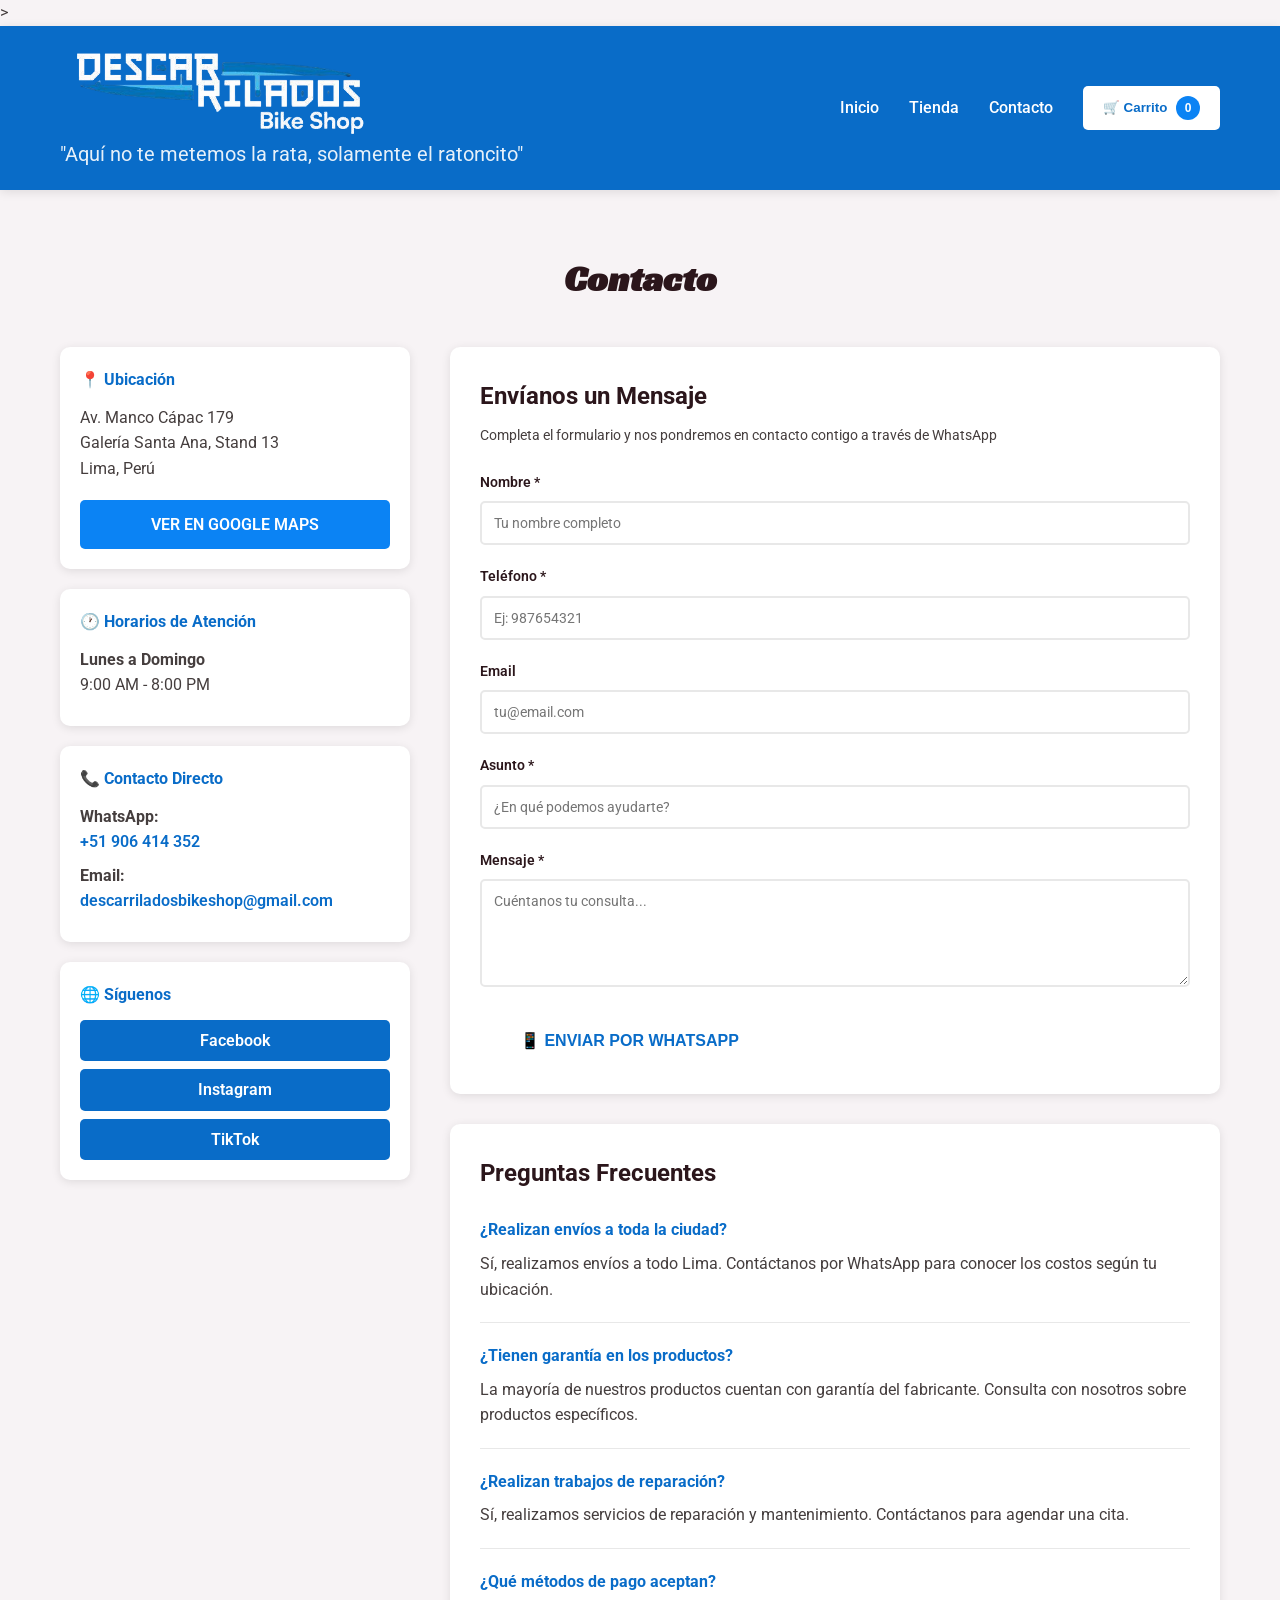
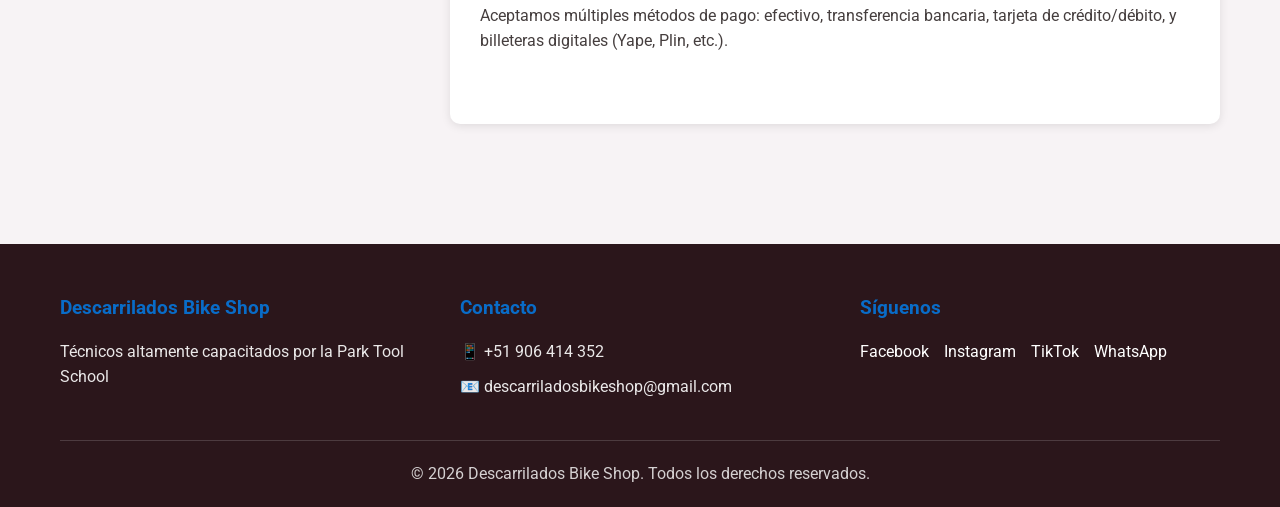
==== contacto.html @ 52f71835 "ícono pestaña" ====
<!DOCTYPE html>
<html lang="es">
<head>

<meta charset="UTF-8">
<meta name="viewport" content="width=device-width, initial-scale=1.0">

<title>Tienda - Descarrilados Bike Shop</title>

<!-- Favicon -->
<link rel="icon" type="image/png" sizes="32x32" href="images/favicon.png">

<link rel="stylesheet" href="css/style.css">

<link rel="preconnect" href="https://fonts.googleapis.com">
<link rel="preconnect" href="https://fonts.gstatic.com" crossorigin>

<link href="https://fonts.googleapis.com/css2?family=Roboto:wght@300;500;700&family=Racing+Sans+One&display=swap" rel="stylesheet">

</head>>
<body>
    <!-- HEADER -->
    <header class="header">
        <div class="container">
            <div class="header-content">
                <div class="logo">
                    <img src="images/Logo_descarrilado-removebg-preview.png" alt="Descarrilados Bike Shop Logo">
                    <p class="tagline">"Aquí no te metemos la rata, solamente el ratoncito"</p>
                </div>
                <nav class="nav">
                    <a href="index.html" class="nav-link">Inicio</a>
                    <a href="tienda.html" class="nav-link">Tienda</a>
                    <a href="contacto.html" class="nav-link">Contacto</a>
                    <button class="cart-btn" id="cartBtn">
                        🛒 Carrito <span class="cart-count" id="cartCount">0</span>
                    </button>
                </nav>
            </div>
        </div>
    </header>

    <!-- CONTACTO SECTION -->
    <section class="contact-section">
        <div class="container">
            <h1 class="section-title">Contacto</h1>
            
            <div class="contact-wrapper">
                <!-- INFORMACIÓN DE CONTACTO -->
                <aside class="contact-info">
                    <div class="info-box">
                        <h3>📍 Ubicación</h3>
                        <p>Av. Manco Cápac 179<br>Galería Santa Ana, Stand 13<br>Lima, Perú</p>
                        <a href="https://maps.app.goo.gl/DzNU2x8fq6qdDxEZA" target="_blank" class="btn btn-secondary">Ver en Google Maps</a>
                    </div>

                    <div class="info-box">
                        <h3>🕐 Horarios de Atención</h3>
                        <p>
                            <strong>Lunes a Domingo</strong><br>
                            9:00 AM - 8:00 PM
                        </p>
                    </div>

                    <div class="info-box">
                        <h3>📞 Contacto Directo</h3>
                        <p>
                            <strong>WhatsApp:</strong><br>
                            <a href="https://wa.me/51906414352" target="_blank" class="contact-link">+51 906 414 352</a>
                        </p>
                        <p>
                            <strong>Email:</strong><br>
                            <a href="mailto:descarriladosbikeshop@gmail.com" class="contact-link">descarriladosbikeshop@gmail.com</a>
                        </p>
                    </div>

                    <div class="info-box social-box">
                        <h3>🌐 Síguenos</h3>
                        <div class="social-links-contact">
                            <a href="https://facebook.com/profile.php?id=100092724133002" target="_blank" class="social-icon">Facebook</a>
                            <a href="https://instagram.com/descarriladosbikeshop" target="_blank" class="social-icon">Instagram</a>
                            <a href="https://tiktok.com/@descarrilados.bikeshop" target="_blank" class="social-icon">TikTok</a>
                        </div>
                    </div>
                </aside>

                <!-- FORMULARIO DE CONTACTO -->
                <main class="contact-form-container">
                    <div class="contact-form-box">
                        <h2>Envíanos un Mensaje</h2>
                        <p class="form-subtitle">Completa el formulario y nos pondremos en contacto contigo a través de WhatsApp</p>
                        
                        <form id="contactForm" onsubmit="sendContactMessage(event)">
                            <div class="form-group">
                                <label for="name">Nombre *</label>
                                <input type="text" id="name" name="name" required placeholder="Tu nombre completo">
                            </div>

                            <div class="form-group">
                                <label for="phone">Teléfono *</label>
                                <input type="tel" id="phone" name="phone" required placeholder="Ej: 987654321">
                            </div>

                            <div class="form-group">
                                <label for="email">Email</label>
                                <input type="email" id="email" name="email" placeholder="tu@email.com">
                            </div>

                            <div class="form-group">
                                <label for="subject">Asunto *</label>
                                <input type="text" id="subject" name="subject" required placeholder="¿En qué podemos ayudarte?">
                            </div>

                            <div class="form-group">
                                <label for="message">Mensaje *</label>
                                <textarea id="message" name="message" required placeholder="Cuéntanos tu consulta..." rows="5"></textarea>
                            </div>

                            <button type="submit" class="btn btn-primary btn-submit">
                                📱 Enviar por WhatsApp
                            </button>
                        </form>
                    </div>

                    <!-- PREGUNTAS FRECUENTES -->
                    <div class="faq-box">
                        <h2>Preguntas Frecuentes</h2>
                        
                        <div class="faq-item">
                            <h4>¿Realizan envíos a toda la ciudad?</h4>
                            <p>Sí, realizamos envíos a todo Lima. Contáctanos por WhatsApp para conocer los costos según tu ubicación.</p>
                        </div>

                        <div class="faq-item">
                            <h4>¿Tienen garantía en los productos?</h4>
                            <p>La mayoría de nuestros productos cuentan con garantía del fabricante. Consulta con nosotros sobre productos específicos.</p>
                        </div>

                        <div class="faq-item">
                            <h4>¿Realizan trabajos de reparación?</h4>
                            <p>Sí, realizamos servicios de reparación y mantenimiento. Contáctanos para agendar una cita.</p>
                        </div>

                        <div class="faq-item">
                            <h4>¿Qué métodos de pago aceptan?</h4>
                            <p>Aceptamos múltiples métodos de pago: efectivo, transferencia bancaria, tarjeta de crédito/débito, y billeteras digitales (Yape, Plin, etc.).</p>
                        </div>
                    </div>
                </main>
            </div>
        </div>
    </section>

    <!-- CARRITO MODAL -->
    <div class="modal" id="cartModal">
        <div class="modal-content">
            <button class="modal-close" id="closeCart">&times;</button>
            <h2>Tu Carrito</h2>
            <div class="cart-items" id="cartItems">
                <p class="empty-cart">Tu carrito está vacío</p>
            </div>
            <div class="cart-total">
                <h3>Total: S/ <span id="totalPrice">0.00</span></h3>
            </div>
            <a href="https://wa.me/51906414352?text=Hola%2C%20me%20gustar%C3%ADa%20comprar%20los%20siguientes%20productos%3A" 
            class="btn btn-primary btn-full">
                🟢 Comprar por WhatsApp
            </a>
        </div>
    </div>

    <!-- FOOTER -->
    <footer class="footer">
        <div class="container">
            <div class="footer-content">
                <div class="footer-section">
                    <h3>Descarrilados Bike Shop</h3>
                    <p>Técnicos altamente capacitados por la Park Tool School</p>
                </div>
                <div class="footer-section">
                    <h3>Contacto</h3>
                    <p>📱 +51 906 414 352</p>
                    <p>📧 descarriladosbikeshop@gmail.com</p>
                </div>
                <div class="footer-section">
                    <h3>Síguenos</h3>
                    <div class="social-links">
                        <a href="https://facebook.com/profile.php?id=100092724133002" target="_blank">Facebook</a>
                        <a href="https://instagram.com/descarriladosbikeshop" target="_blank">Instagram</a>
                        <a href="https://tiktok.com/@descarrilados.bikeshop" target="_blank">TikTok</a>
                        <a href="https://wa.me/51906414352" target="_blank">WhatsApp</a>
                    </div>
                </div>
            </div>
            <div class="footer-bottom">
                <p>&copy; 2026 Descarrilados Bike Shop. Todos los derechos reservados.</p>
            </div>
        </div>
    </footer>

    <script src="js/script.js"></script>
    <script src="js/contacto.js"></script>
</body>
</html>
---- css/style.css ----
* {
    margin: 0;
    padding: 0;
    box-sizing: border-box;
}

:root {
    --primary-color: #096CC8;
    --secondary-color: #0B83F4;
    --dark-color: #2B161B;
    --gray-color: #453E3E;
    --light-gray: #F7F3F5;
    --white: #FFFFFF;
    --transition: all 0.3s ease;
}

body {
    font-family: 'Roboto', sans-serif;
    line-height: 1.6;
    color: var(--gray-color);
    background-color: var(--light-gray);
    animation: pageEnter 0.7s cubic-bezier(0.25, 0.46, 0.45, 0.94);
}

@keyframes pageEnter {
    from {
        opacity: 0;
        transform: translateY(20px);
    }
    to {
        opacity: 1;
        transform: translateY(0);
    }
}

@keyframes pageExit {
    from {
        opacity: 1;
        transform: translateX(0);
    }
    to {
        opacity: 0;
        transform: translateX(-100px);
    }
}

.container {
    max-width: 1200px;
    margin: 0 auto;
    padding: 0 20px;
}

/* HEADER */
.header {
    background-color: var(--primary-color);
    color: var(--white);
    padding: 20px 0;
    position: sticky;
    top: 0;
    z-index: 100;
    box-shadow: 0 2px 10px rgba(0, 0, 0, 0.1);
}

.header-content {
    display: flex;
    justify-content: space-between;
    align-items: center;
}

.logo h1 {
    font-size: 28px;
    font-family: 'Racing Sans One', display;
    margin: 0;
}

.logo img {
    max-height: 90px;
    width: auto;
    display: block;
}

.tagline {
    font-size: 20px;
    margin-top: 2px;
    opacity: 0.9;
}

.nav {
    display: flex;
    gap: 30px;
    align-items: center;
}

.nav-link {
    color: var(--white);
    text-decoration: none;
    font-weight: 500;
    transition: var(--transition);
}

.nav-link:hover {
    opacity: 0.8;
}

.cart-btn {
    background-color: var(--white);
    color: var(--primary-color);
    border: none;
    padding: 10px 20px;
    border-radius: 5px;
    cursor: pointer;
    font-weight: 600;
    position: relative;
    transition: var(--transition);
}

.cart-btn:hover {
    transform: scale(1.05);
}

.cart-count {
    background-color: var(--secondary-color);
    color: white;
    border-radius: 50%;
    width: 24px;
    height: 24px;
    display: inline-flex;
    align-items: center;
    justify-content: center;
    font-size: 12px;
    margin-left: 5px;
}

/* HERO SECTION */
.hero {
    background: url('../images/Fondo descarrilado.jpg') center/100% 100% no-repeat;
    color: var(--white);
    padding: 0;
    text-align: center;
    margin-top: 0;
    min-height: 70vh;
}

.hero-button {
    padding: 60px 20px;
    text-align: center;
    background: linear-gradient(180deg, var(--light-gray), var(--white));
}

.hero-content h2 {
    font-size: 48px;
    font-family: 'Racing Sans One', display;
    font-style: normal;
    font-weight: normal;
    margin-bottom: 15px;
}


/* BOTONES */
.btn {
    display: inline-block;
    padding: 12px 30px;
    border-radius: 5px;
    text-decoration: none;
    font-weight: 600;
    text-transform: uppercase;
    transition: var(--transition);
    border: none;
    cursor: pointer;
    text-align: center;
}

.btn-primary {
    background-color: var(--white);
    color: var(--primary-color);
}

.btn-primary:hover {
    background-color: var(--light-gray);
    transform: translateY(-2px);
}

.btn-full {
    width: 100%;
    display: block;
    padding: 18px 30px !important;
    font-size: 16px !important;
    font-weight: 700 !important;
    text-transform: uppercase !important;
    letter-spacing: 1px !important;
    border-radius: 12px !important;
    background: linear-gradient(135deg, #25D366, #20ba5a) !important;
    color: var(--white) !important;
    box-shadow: 0 10px 30px rgba(37, 211, 102, 0.3) !important;
    transition: all 0.4s cubic-bezier(0.25, 0.46, 0.45, 0.94) !important;
    position: relative;
    overflow: hidden;
    text-align: center;
    cursor: pointer;
    border: none;
}

.btn-full::before {
    content: '';
    position: absolute;
    top: 0;
    left: -100%;
    width: 100%;
    height: 100%;
    background: rgba(255, 255, 255, 0.3);
    transition: left 0.5s ease;
}

.btn-full:hover {
    transform: translateY(-3px) !important;
    box-shadow: 0 15px 40px rgba(37, 211, 102, 0.4) !important;
}

.btn-full:hover::before {
    left: 100%;
}

.btn-hero {
    background: linear-gradient(135deg, var(--primary-color), var(--secondary-color));
    color: var(--white);
    padding: 20px 60px;
    font-size: 18px;
    font-weight: 700;
    text-transform: uppercase;
    letter-spacing: 1px;
    border: none;
    border-radius: 50px;
    cursor: pointer;
    box-shadow: 0 10px 30px rgba(9, 108, 200, 0.3);
    text-decoration: none;
    transition: all 0.4s cubic-bezier(0.25, 0.46, 0.45, 0.94);
    position: relative;
    overflow: hidden;
    display: inline-block;
}

.btn-hero:before {
    content: '';
    position: absolute;
    top: 0;
    left: -100%;
    width: 100%;
    height: 100%;
    background: rgba(255, 255, 255, 0.2);
    transition: left 0.5s ease;
}

.btn-hero:hover {
    transform: translateY(-5px);
    box-shadow: 0 20px 40px rgba(9, 108, 200, 0.5);
}

.btn-hero:hover:before {
    left: 100%;
}

.btn-hero:active {
    transform: translateY(-2px);
    box-shadow: 0 15px 35px rgba(9, 108, 200, 0.4);
}

.btn-hero:hover {
    background-color: var(--light-gray);
    transform: translateY(-3px);
}

/* SHOP SECTION */
.shop {
    padding: 60px 20px;
}

.section-title {
    text-align: center;
    font-size: 36px;
    font-family: 'Racing Sans One', display;
    color: var(--dark-color);
    margin-bottom: 40px;
}

.filters {
    display: flex;
    justify-content: center;
    gap: 10px;
    margin-bottom: 40px;
    flex-wrap: wrap;
}

.filter-btn {
    padding: 10px 20px;
    border: 2px solid var(--primary-color);
    background-color: transparent;
    color: var(--primary-color);
    border-radius: 25px;
    cursor: pointer;
    font-weight: 600;
    transition: var(--transition);
}

.filter-btn.active,
.filter-btn:hover {
    background-color: var(--primary-color);
    color: var(--white);
}

/* SHOP LAYOUT */
.shop-wrapper {
    display: grid;
    grid-template-columns: 250px 1fr;
    gap: 30px;
}

.shop-sidebar {
    display: flex;
    flex-direction: column;
    gap: 20px;
}

.search-box {
    background-color: var(--white);
    padding: 15px;
    border-radius: 10px;
    box-shadow: 0 2px 10px rgba(0, 0, 0, 0.1);
    display: flex;
    flex-direction: column;
    gap: 10px;
}

.search-input {
    width: 100%;
    padding: 10px;
    border: 2px solid var(--primary-color);
    border-radius: 5px;
    font-size: 14px;
    font-family: 'Roboto', sans-serif;
}

.search-input:focus {
    outline: none;
    border-color: var(--secondary-color);
    box-shadow: 0 0 5px rgba(11, 131, 244, 0.3);
}

.search-btn {
    padding: 10px;
    background-color: var(--primary-color);
    color: var(--white);
    border: none;
    border-radius: 5px;
    cursor: pointer;
    font-weight: 600;
    transition: var(--transition);
}

.search-btn:hover {
    background-color: var(--secondary-color);
}

.categories-box {
    background-color: var(--white);
    padding: 15px;
    border-radius: 10px;
    box-shadow: 0 2px 10px rgba(0, 0, 0, 0.1);
}

.categories-box h3 {
    color: var(--dark-color);
    margin-bottom: 15px;
    font-size: 16px;
}

.categories-list {
    display: flex;
    flex-direction: column;
    gap: 10px;
}

.category-item {
    display: flex;
    align-items: center;
    gap: 8px;
    cursor: pointer;
    color: var(--gray-color);
    transition: var(--transition);
    padding: 8px;
    border-radius: 5px;
}

.category-item:hover {
    background-color: var(--light-gray);
    color: var(--primary-color);
}

.category-item input[type="radio"] {
    cursor: pointer;
    accent-color: var(--primary-color);
}

.shop-content {
    min-height: 400px;
}

.products-grid {
    display: grid;
    grid-template-columns: repeat(auto-fill, minmax(250px, 1fr));
    gap: 24px;
}

.product-card {
    background-color: var(--white);
    border-radius: 14px;
    overflow: hidden;
    box-shadow: 0 10px 24px rgba(20, 27, 46, 0.08);
    transition: transform 0.25s ease, box-shadow 0.25s ease;
    display: flex;
    flex-direction: column;
    border: 1px solid rgba(9, 108, 200, 0.08);
}

.product-card:hover {
    transform: translateY(-6px);
    box-shadow: 0 16px 32px rgba(20, 27, 46, 0.15);
}

.product-image {
    width: 100%;
    height: 210px;
    background: linear-gradient(135deg, #ecf3fb, #f8fbff);
    display: flex;
    align-items: center;
    justify-content: center;
    overflow: hidden;
}

.product-image img {
    width: 100%;
    height: 100%;
    object-fit: cover;
}

.product-info {
    padding: 18px;
    flex-grow: 1;
    display: flex;
    flex-direction: column;
}

.product-category {
    color: var(--primary-color);
    font-size: 12px;
    text-transform: uppercase;
    margin-bottom: 5px;
}

.product-name {
    font-size: 16px;
    font-weight: 600;
    color: var(--dark-color);
    margin-bottom: 10px;
}

.product-price {
    font-size: 22px;
    font-weight: 700;
    color: var(--primary-color);
    margin-bottom: 15px;
}

.product-description {
    font-size: 13px;
    color: var(--gray-color);
    margin-bottom: 15px;
    flex-grow: 1;
}

.product-actions {
    display: flex;
    gap: 10px;
}

.btn-add-cart {
    flex: 1;
    padding: 10px;
    background: linear-gradient(135deg, var(--primary-color), var(--secondary-color));
    color: var(--white);
    border: none;
    border-radius: 8px;
    cursor: pointer;
    font-weight: 600;
    transition: var(--transition);
}

.btn-add-cart:hover {
    filter: brightness(1.05);
}

.btn-whatsapp {
    flex: 1;
    padding: 10px;
    background-color: #25D366;
    color: var(--white);
    border: none;
    border-radius: 8px;
    cursor: pointer;
    font-weight: 600;
    text-decoration: none;
    display: flex;
    align-items: center;
    justify-content: center;
    transition: var(--transition);
}

.btn-whatsapp:hover {
    background-color: #20ba5a;
}

/* MODAL/CARRITO */
.modal {
    display: none;
    position: fixed;
    top: 0;
    left: 0;
    width: 100%;
    height: 100%;
    background-color: rgba(0, 0, 0, 0.7);
    z-index: 200;
    backdrop-filter: blur(5px);
    animation: backdropEnter 0.3s ease;
}

@keyframes backdropEnter {
    from {
        opacity: 0;
    }
    to {
        opacity: 1;
    }
}

.modal.active {
    display: flex;
    align-items: center;
    justify-content: center;
}

.modal-content {
    background: linear-gradient(135deg, var(--white) 0%, #F5F7FA 100%);
    padding: 40px;
    border-radius: 20px;
    width: 90%;
    max-width: 620px;
    max-height: 80vh;
    overflow-y: auto;
    position: relative;
    box-shadow: 0 25px 80px rgba(0, 0, 0, 0.3), 
                0 0 1px rgba(0, 0, 0, 0.1);
    animation: modalEnter 0.4s cubic-bezier(0.25, 0.46, 0.45, 0.94);
    border: 1px solid rgba(255, 255, 255, 0.8);
}

@keyframes modalEnter {
    from {
        opacity: 0;
        transform: scale(0.9) translateY(20px);
    }
    to {
        opacity: 1;
        transform: scale(1) translateY(0);
    }
}

.modal-close {
    position: absolute;
    top: 20px;
    right: 20px;
    background: rgba(9, 108, 200, 0.1);
    border: none;
    font-size: 28px;
    cursor: pointer;
    color: var(--primary-color);
    width: 40px;
    height: 40px;
    border-radius: 50%;
    display: flex;
    align-items: center;
    justify-content: center;
    transition: all 0.3s ease;
}

.modal-close:hover {
    background: var(--primary-color);
    color: var(--white);
    transform: rotate(90deg);
}

.modal-content h2 {
    color: var(--dark-color);
    margin-bottom: 25px;
    font-size: 28px;
    font-weight: 700;
    text-align: center;
    text-transform: uppercase;
    letter-spacing: 1px;
}

.cart-items {
    margin-bottom: 25px;
    max-height: 400px;
    overflow-y: auto;
    padding-right: 10px;
}

.cart-items::-webkit-scrollbar {
    width: 6px;
}

.cart-items::-webkit-scrollbar-track {
    background: transparent;
}

.cart-items::-webkit-scrollbar-thumb {
    background: var(--primary-color);
    border-radius: 3px;
}

.cart-item {
    background: linear-gradient(135deg, var(--white) 0%, #F9FBFC 100%);
    padding: 14px;
    border-radius: 12px;
    margin-bottom: 12px;
    display: flex;
    justify-content: flex-start;
    align-items: center;
    border: 1px solid rgba(9, 108, 200, 0.15);
    box-shadow: 0 4px 15px rgba(0, 0, 0, 0.05);
    transition: all 0.3s ease;
}

.cart-item:hover {
    transform: translateX(3px);
    box-shadow: 0 6px 20px rgba(9, 108, 200, 0.15);
    border-color: rgba(9, 108, 200, 0.3);
}

.cart-item-image {
    width: 64px;
    height: 64px;
    border-radius: 10px;
    object-fit: cover;
    border: 1px solid rgba(9, 108, 200, 0.2);
    flex-shrink: 0;
}

.cart-item-info h4 {
    color: var(--dark-color);
    margin-bottom: 8px;
    font-weight: 600;
    font-size: 15px;
}

.cart-item-info {
    flex: 1;
    min-width: 0;
    margin-left: 12px;
}

.cart-item-controls {
    display: flex;
    align-items: center;
    gap: 10px;
}

.cart-item-info input {
    width: 50px;
    padding: 6px;
    border: 1px solid rgba(9, 108, 200, 0.2);
    border-radius: 6px;
    text-align: center;
    font-size: 13px;
}

.cart-item-price {
    color: var(--primary-color);
    font-weight: 700;
    font-size: 16px;
    margin-left: 0;
}

.cart-item-remove {
    background: #eef5fd;
    border: none;
    color: #2056a3;
    cursor: pointer;
    font-size: 18px;
    width: 32px;
    height: 32px;
    border-radius: 50%;
    margin-left: 15px;
    transition: all 0.3s ease;
}

.cart-item-remove:hover {
    transform: scale(1.08);
    color: #ff4444;
    background: #fdeff1;
}

.empty-cart {
    text-align: center;
    color: var(--gray-color);
    padding: 40px 20px;
    font-size: 16px;
}

.cart-total {
    background: linear-gradient(135deg, var(--primary-color), var(--secondary-color));
    padding: 25px;
    border-radius: 15px;
    text-align: center;
    margin-bottom: 25px;
    box-shadow: 0 10px 30px rgba(9, 108, 200, 0.25);
    position: relative;
    overflow: hidden;
}

.cart-total::before {
    content: '';
    position: absolute;
    top: -50%;
    right: -50%;
    width: 200%;
    height: 200%;
    background: radial-gradient(circle, rgba(255, 255, 255, 0.2), transparent);
    animation: shine 3s infinite;
}

@keyframes shine {
    0% {
        transform: translate(-100%, -100%);
    }
    100% {
        transform: translate(100%, 100%);
    }
}

.cart-total h3 {
    color: var(--white);
    font-size: 28px;
    font-weight: 700;
    margin: 0;
    position: relative;
    z-index: 1;
    text-shadow: 0 2px 4px rgba(0, 0, 0, 0.2);
}

.no-results {
    grid-column: 1 / -1;
    text-align: center;
    color: var(--gray-color);
    padding: 36px 20px;
    background: #fff;
    border-radius: 10px;
    border: 1px dashed rgba(9, 108, 200, 0.35);
}

.cart-notification {
    position: fixed;
    top: 95px;
    right: 20px;
    background: #25D366;
    color: #fff;
    padding: 12px 16px;
    border-radius: 9px;
    z-index: 300;
    box-shadow: 0 10px 24px rgba(37, 211, 102, 0.24);
    opacity: 0;
    transform: translateY(-6px);
    transition: opacity 0.2s ease, transform 0.2s ease;
}

.cart-notification.is-visible {
    opacity: 1;
    transform: translateY(0);
}

/* FOOTER */
.footer {
    background-color: var(--dark-color);
    color: var(--white);
    padding: 50px 20px 20px;
    margin-top: 60px;
}

.footer-content {
    display: grid;
    grid-template-columns: repeat(auto-fit, minmax(250px, 1fr));
    gap: 40px;
    margin-bottom: 30px;
}

.footer-section h3 {
    color: var(--primary-color);
    margin-bottom: 15px;
}

.footer-section p {
    margin-bottom: 10px;
    opacity: 0.9;
}

.footer-section p.certified {
    font-size: 12px;
    font-style: italic;
    opacity: 0.8;
    margin-top: 8px;
    color: var(--primary-color);
}

.social-links {
    display: flex;
    gap: 15px;
}

.social-links a {
    color: var(--white);
    text-decoration: none;
    transition: var(--transition);
}

.social-links a:hover {
    color: var(--primary-color);
}

.footer-bottom {
    border-top: 1px solid rgba(255, 255, 255, 0.2);
    padding-top: 20px;
    text-align: center;
    opacity: 0.8;
}

/* CONTACT SECTION */
.contact-section {
    padding: 60px 20px;
    background-color: var(--light-gray);
}

.contact-wrapper {
    display: grid;
    grid-template-columns: 350px 1fr;
    gap: 40px;
    margin-top: 40px;
}

.contact-info {
    display: flex;
    flex-direction: column;
    gap: 20px;
}

.info-box {
    background-color: var(--white);
    padding: 20px;
    border-radius: 10px;
    box-shadow: 0 2px 10px rgba(0, 0, 0, 0.1);
}

.info-box h3 {
    color: var(--primary-color);
    margin-bottom: 12px;
    font-size: 16px;
}

.info-box p {
    color: var(--gray-color);
    margin-bottom: 8px;
    line-height: 1.6;
}

.contact-link {
    color: var(--primary-color);
    text-decoration: none;
    font-weight: 600;
    transition: var(--transition);
}

.contact-link:hover {
    color: var(--secondary-color);
    text-decoration: underline;
}

.social-links-contact {
    display: flex;
    flex-direction: column;
    gap: 8px;
}

.social-icon {
    display: inline-block;
    padding: 8px 15px;
    background-color: var(--primary-color);
    color: var(--white);
    text-decoration: none;
    border-radius: 5px;
    font-weight: 600;
    text-align: center;
    transition: var(--transition);
}

.social-icon:hover {
    background-color: var(--secondary-color);
    transform: translateX(5px);
}

.btn-secondary {
    background-color: var(--secondary-color);
    color: var(--white);
    margin-top: 10px;
    display: inline-block;
    width: 100%;
    text-align: center;
}

.btn-secondary:hover {
    background-color: var(--primary-color);
}

.contact-form-container {
    display: flex;
    flex-direction: column;
    gap: 30px;
}

.contact-form-box {
    background-color: var(--white);
    padding: 30px;
    border-radius: 10px;
    box-shadow: 0 2px 10px rgba(0, 0, 0, 0.1);
}

.contact-form-box h2 {
    color: var(--dark-color);
    margin-bottom: 8px;
    font-size: 24px;
}

.form-subtitle {
    color: var(--gray-color);
    margin-bottom: 25px;
    font-size: 14px;
}

.form-group {
    margin-bottom: 20px;
    display: flex;
    flex-direction: column;
}

.form-group label {
    color: var(--dark-color);
    font-weight: 600;
    margin-bottom: 8px;
    font-size: 14px;
}

.form-group input,
.form-group textarea {
    padding: 12px;
    border: 2px solid #E8E8E8;
    border-radius: 5px;
    font-family: 'Roboto', sans-serif;
    font-size: 14px;
    color: var(--gray-color);
    transition: var(--transition);
}

.form-group input:focus,
.form-group textarea:focus {
    outline: none;
    border-color: var(--primary-color);
    box-shadow: 0 0 5px rgba(9, 108, 200, 0.2);
}

.btn-submit {
    align-self: flex-start;
    padding: 14px 40px;
    font-size: 16px;
    margin-top: 10px;
}

.faq-box {
    background-color: var(--white);
    padding: 30px;
    border-radius: 10px;
    box-shadow: 0 2px 10px rgba(0, 0, 0, 0.1);
}

.faq-box h2 {
    color: var(--dark-color);
    margin-bottom: 25px;
    font-size: 24px;
}

.faq-item {
    margin-bottom: 20px;
    padding-bottom: 20px;
    border-bottom: 1px solid #E8E8E8;
}

.faq-item:last-child {
    border-bottom: none;
}

.faq-item h4 {
    color: var(--primary-color);
    margin-bottom: 8px;
    font-size: 16px;
}

.faq-item p {
    color: var(--gray-color);
    line-height: 1.6;
}

/* RESPONSIVE */
@media (max-width: 768px) {
    .header-content {
        flex-direction: column;
        gap: 15px;
    }

    .header {
        padding: 12px 0;
    }

    .logo h1 {
        font-size: 24px;
    }

    .tagline {
        font-size: 16px;
    }

    .hero {
    min-height: 45vh;
    background-size: contain;
    background-position: center top;
    }
    
    .nav {
        width: 100%;
        justify-content: center;
        gap: 15px;
        flex-wrap: wrap;
    }

    .hero-content h2 {
        font-size: 32px;
    }

    .shop-wrapper {
        grid-template-columns: 1fr;
    }

    .shop-sidebar {
        order: 0;
    }

    .shop-content {
        order: 1;
    }

    .contact-wrapper {
        grid-template-columns: 1fr;
    }

    .products-grid {
        grid-template-columns: repeat(auto-fill, minmax(200px, 1fr));
        gap: 20px;
    }

    .product-actions {
        flex-direction: column;
    }

    .modal-content {
        width: 95%;
    }
}

@media (max-width: 480px) {
    .logo h1 {
        font-size: 20px;
    }

    .header {
        padding: 10px 0;
    }

    .tagline {
        font-size: 14px;
    }

    .nav-link {
        font-size: 12px;
    }

    .hero-content h2 {
        font-size: 24px;
    }

    .shop-wrapper {
        grid-template-columns: 1fr;
    }

    .section-title {
        font-size: 24px;
    }

    .products-grid {
        grid-template-columns: 1fr;
    }
}



/* ===== PREVIEW PRODUCTO ===== */

.product-preview{
position:fixed;
top:0;
left:0;
width:100%;
height:100%;
background:rgba(0,0,0,0.65);
display:none;
align-items:center;
justify-content:center;
z-index:9999;
backdrop-filter: blur(6px);
}

.product-preview.active{
display:flex;
animation:fadeIn .25s ease;
}

@keyframes fadeIn{
from{opacity:0}
to{opacity:1}
}

.preview-box{
background:white;
padding:35px;
border-radius:14px;
max-width:520px;
width:92%;
text-align:center;
position:relative;
animation:scaleIn .25s ease;
}

@keyframes scaleIn{
from{
transform:scale(.9);
opacity:.6;
}
to{
transform:scale(1);
opacity:1;
}
}

.preview-box img{
width:100%;
max-height:320px;
object-fit:contain;
margin-bottom:15px;
}

.preview-price{
font-size:24px;
font-weight:700;
color:#0b83f4;
margin:10px 0;
}

.preview-description{
color:#444;
margin-bottom:20px;
}

.preview-actions{
display:flex;
gap:12px;
justify-content:center;
flex-wrap:wrap;
}

.btn-add-cart-preview{
background:#0b83f4;
color:white;
border:none;
padding:12px 18px;
border-radius:8px;
cursor:pointer;
font-weight:600;
}

.btn-whatsapp-preview{
background:#25D366;
color:white;
padding:12px 18px;
border-radius:8px;
text-decoration:none;
font-weight:600;
}

.preview-close{
position:absolute;
top:12px;
right:16px;
font-size:28px;
cursor:pointer;
}

.price-filter{
margin-top:20px;
}

.price-filter select{
width:100%;
padding:10px;
border-radius:6px;
border:1px solid #ddd;
}
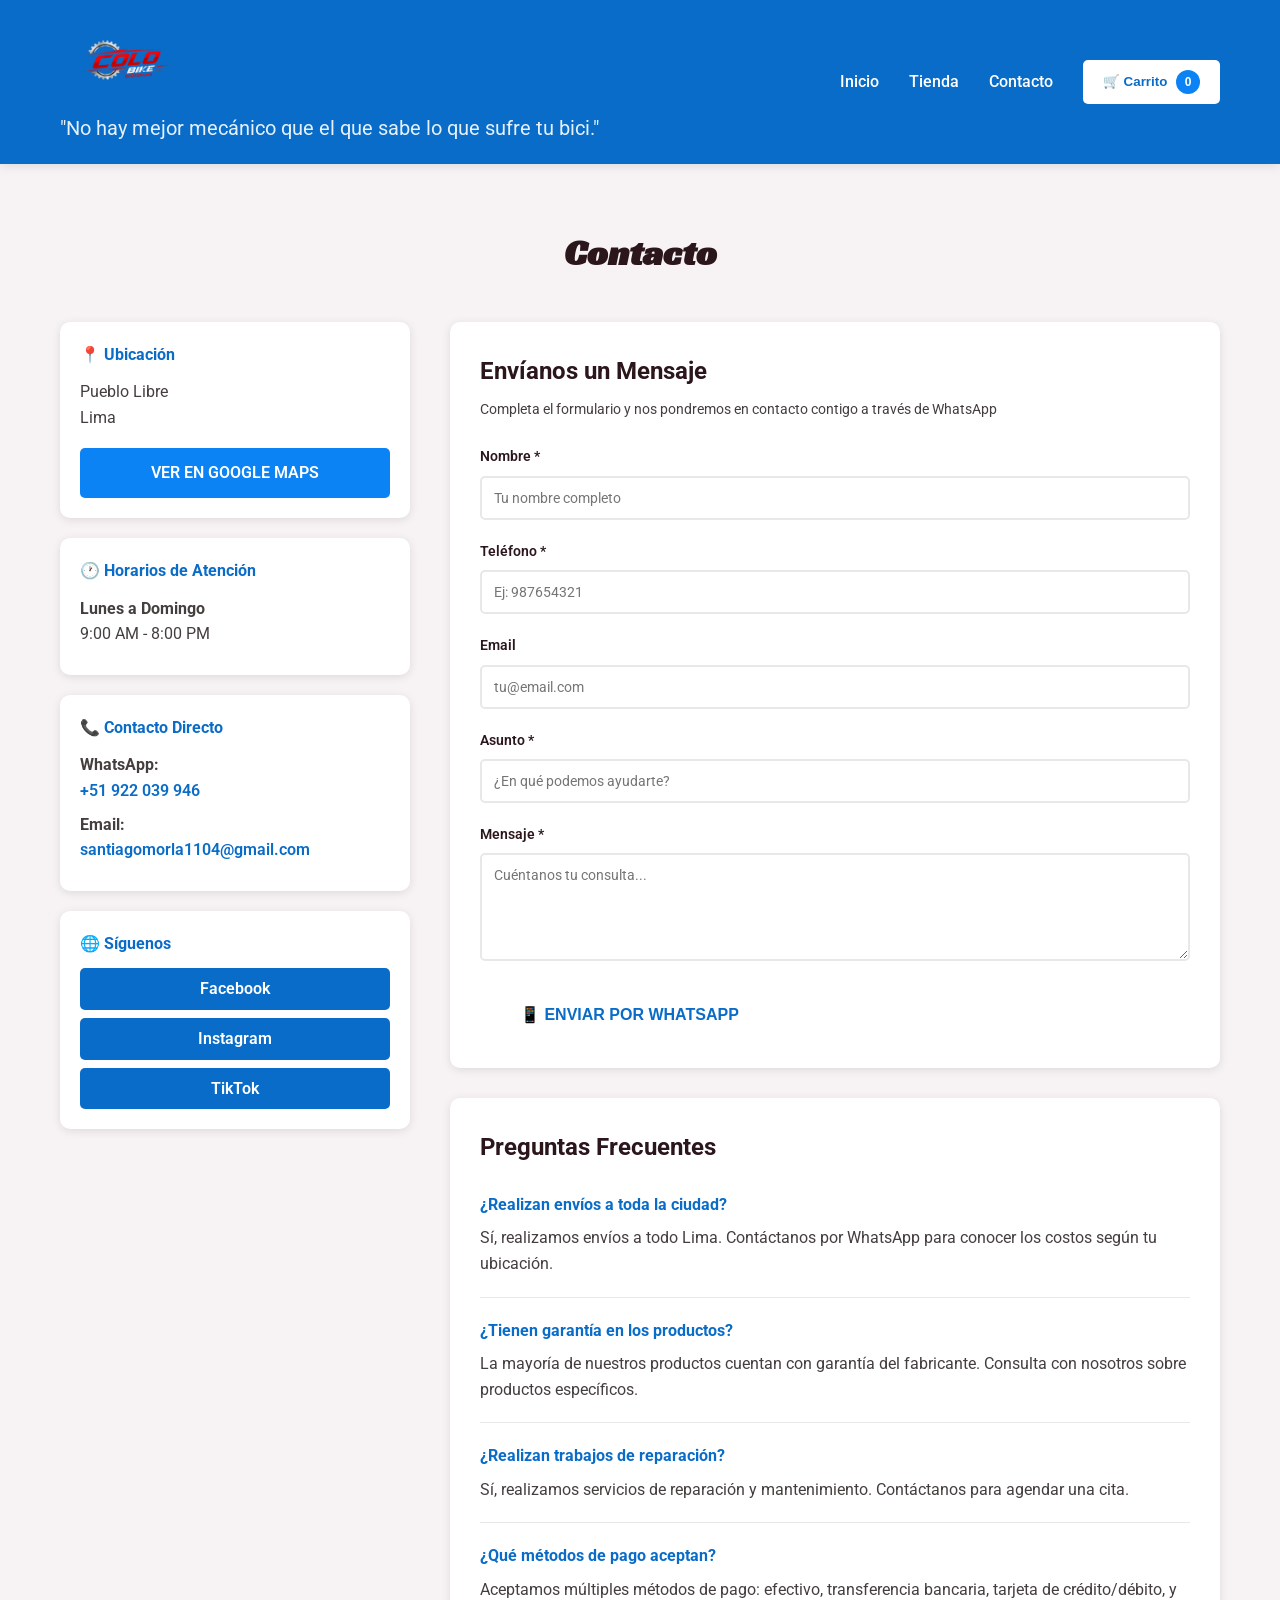
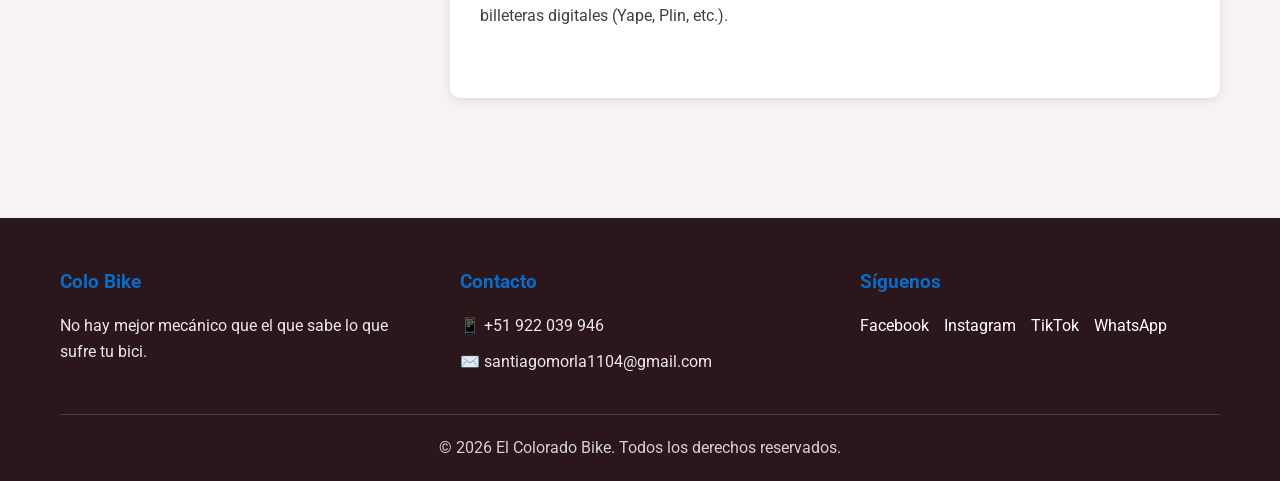
==== commit 244f1f50: ""colo" cambio html" ====
--- a/contacto.html
+++ b/contacto.html
@@ -1,4 +1,4 @@
-
+﻿
 <!DOCTYPE html>
 <html lang="es">
 <head>
@@ -6,7 +6,8 @@
 <meta charset="UTF-8">
 <meta name="viewport" content="width=device-width, initial-scale=1.0">
 
-<title>Tienda - Descarrilados Bike Shop</title>
+<title>El Colorado Bike</title>
+<meta name="description" content="Contáctanos por WhatsApp o visítanos en Pueblo Libre, Lima. Horarios, ubicación y formulario para consultas de El Colorado Bike.">
 
 <!-- Favicon -->
 <link rel="icon" type="image/png" sizes="32x32" href="images/favicon.png">
@@ -18,15 +19,15 @@
 
 <link href="https://fonts.googleapis.com/css2?family=Roboto:wght@300;500;700&family=Racing+Sans+One&display=swap" rel="stylesheet">
 
-</head>>
+</head>
 <body>
     <!-- HEADER -->
     <header class="header">
         <div class="container">
             <div class="header-content">
                 <div class="logo">
-                    <img src="images/Logo_descarrilado-removebg-preview.png" alt="Descarrilados Bike Shop Logo">
-                    <p class="tagline">"Aquí no te metemos la rata, solamente el ratoncito"</p>
+                    <img src="images/Logo_descarrilado-removebg-preview.png" alt="El Colorado Bike Logo">
+                    <p class="tagline">"No hay mejor mecánico que el que sabe lo que sufre tu bici."</p>
                 </div>
                 <nav class="nav">
                     <a href="index.html" class="nav-link">Inicio</a>
@@ -50,8 +51,8 @@
                 <aside class="contact-info">
                     <div class="info-box">
                         <h3>📍 Ubicación</h3>
-                        <p>Av. Manco Cápac 179<br>Galería Santa Ana, Stand 13<br>Lima, Perú</p>
-                        <a href="https://maps.app.goo.gl/DzNU2x8fq6qdDxEZA" target="_blank" class="btn btn-secondary">Ver en Google Maps</a>
+                        <p>Pueblo Libre<br>Lima</p>
+                        <a href="https://www.google.com/maps/search/?api=1&query=Pueblo%20Libre%2C%20Lima" target="_blank" rel="noopener noreferrer" class="btn btn-secondary">Ver en Google Maps</a>
                     </div>
 
                     <div class="info-box">
@@ -66,20 +67,20 @@
                         <h3>📞 Contacto Directo</h3>
                         <p>
                             <strong>WhatsApp:</strong><br>
-                            <a href="https://wa.me/51906414352" target="_blank" class="contact-link">+51 906 414 352</a>
+                            <a href="https://wa.me/51922039946" target="_blank" rel="noopener noreferrer" class="contact-link">+51 922 039 946</a>
                         </p>
                         <p>
                             <strong>Email:</strong><br>
-                            <a href="mailto:descarriladosbikeshop@gmail.com" class="contact-link">descarriladosbikeshop@gmail.com</a>
+                            <a href="mailto:santiagomorla1104@gmail.com" class="contact-link">santiagomorla1104@gmail.com</a>
                         </p>
                     </div>
 
                     <div class="info-box social-box">
                         <h3>🌐 Síguenos</h3>
                         <div class="social-links-contact">
-                            <a href="https://facebook.com/profile.php?id=100092724133002" target="_blank" class="social-icon">Facebook</a>
-                            <a href="https://instagram.com/descarriladosbikeshop" target="_blank" class="social-icon">Instagram</a>
-                            <a href="https://tiktok.com/@descarrilados.bikeshop" target="_blank" class="social-icon">TikTok</a>
+                            <a href="https://facebook.com/profile.php?id=100092724133002" target="_blank" rel="noopener noreferrer" class="social-icon">Facebook</a>
+                            <a href="https://instagram.com/elcolorado.bike" target="_blank" rel="noopener noreferrer" class="social-icon">Instagram</a>
+                            <a href="https://tiktok.com/@descarrilados.bikeshop" target="_blank" rel="noopener noreferrer" class="social-icon">TikTok</a>
                         </div>
                     </div>
                 </aside>
@@ -162,8 +163,7 @@
             <div class="cart-total">
                 <h3>Total: S/ <span id="totalPrice">0.00</span></h3>
             </div>
-            <a href="https://wa.me/51906414352?text=Hola%2C%20me%20gustar%C3%ADa%20comprar%20los%20siguientes%20productos%3A" 
-            class="btn btn-primary btn-full">
+            <a href="https://wa.me/51922039946?text=Hola%2C%20me%20gustar%C3%ADa%20comprar%20los%20siguientes%20productos%3A" target="_blank" rel="noopener noreferrer" class="btn btn-primary btn-full">
                 🟢 Comprar por WhatsApp
             </a>
         </div>
@@ -174,26 +174,26 @@
         <div class="container">
             <div class="footer-content">
                 <div class="footer-section">
-                    <h3>Descarrilados Bike Shop</h3>
-                    <p>Técnicos altamente capacitados por la Park Tool School</p>
+                    <h3>Colo Bike</h3>
+                    <p>No hay mejor mecánico que el que sabe lo que sufre tu bici.</p>
                 </div>
                 <div class="footer-section">
                     <h3>Contacto</h3>
-                    <p>📱 +51 906 414 352</p>
-                    <p>📧 descarriladosbikeshop@gmail.com</p>
+                    <p>📱 +51 922 039 946</p>
+                    <p>✉️ santiagomorla1104@gmail.com</p>
                 </div>
                 <div class="footer-section">
                     <h3>Síguenos</h3>
                     <div class="social-links">
-                        <a href="https://facebook.com/profile.php?id=100092724133002" target="_blank">Facebook</a>
-                        <a href="https://instagram.com/descarriladosbikeshop" target="_blank">Instagram</a>
-                        <a href="https://tiktok.com/@descarrilados.bikeshop" target="_blank">TikTok</a>
-                        <a href="https://wa.me/51906414352" target="_blank">WhatsApp</a>
+                        <a href="https://facebook.com/profile.php?id=100092724133002" target="_blank" rel="noopener noreferrer">Facebook</a>
+                        <a href="https://instagram.com/elcolorado.bike" target="_blank" rel="noopener noreferrer">Instagram</a>
+                        <a href="https://tiktok.com/@descarrilados.bikeshop" target="_blank" rel="noopener noreferrer">TikTok</a>
+                        <a href="https://wa.me/51922039946" target="_blank" rel="noopener noreferrer">WhatsApp</a>
                     </div>
                 </div>
             </div>
             <div class="footer-bottom">
-                <p>&copy; 2026 Descarrilados Bike Shop. Todos los derechos reservados.</p>
+                <p>&copy; 2026 El Colorado Bike. Todos los derechos reservados.</p>
             </div>
         </div>
     </footer>
@@ -202,3 +202,4 @@
     <script src="js/contacto.js"></script>
 </body>
 </html>
+
